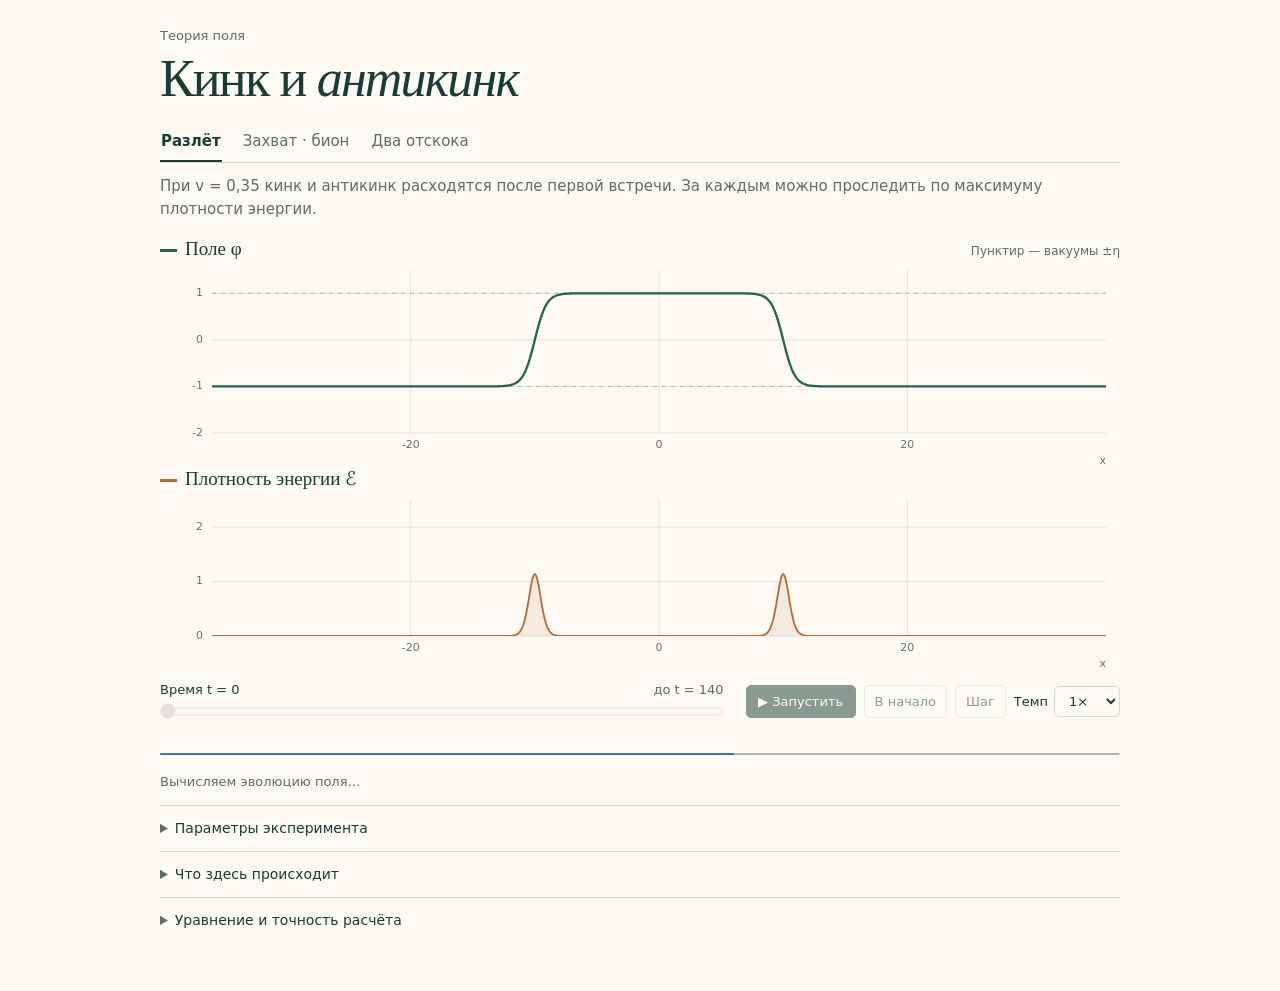
==== kink-antikink/index.html @ 94eca308 "Update course materials (2026-11-18 17:26 MSK)" ====
<!doctype html>
<html lang="ru">
<head>
  <meta charset="utf-8">
  <meta name="viewport" content="width=device-width, initial-scale=1">
  <meta name="theme-color" content="#183d36">
  <meta name="description" content="Численный эксперимент: столкновение кинка и антикинка в классической φ⁴-теории.">
  <title>Кинк и антикинк · Теория поля</title>
  <link rel="stylesheet" href="style.css">
  <script src="solver.js" defer></script>
  <script src="app.js" defer></script>
</head>
<body>
  <a class="skip-link" href="#experiment">К эксперименту</a>
  <div class="wrap">
    <header>
      <p class="course">Теория поля</p>
      <h1>Кинк и <em>антикинк</em></h1>
    </header>
    <main id="experiment">
      <nav class="scenarios" aria-label="Сценарий столкновения">
        <button data-preset="escape" aria-pressed="true">Разлёт</button>
        <button data-preset="capture" aria-pressed="false">Захват · бион</button>
        <button data-preset="resonance" aria-pressed="false">Два отскока</button>
      </nav>
      <section class="visual" aria-label="Эволюция поля">
        
        <p class="scenario-note" id="scenario-note">После столкновения кинк и антикинк расходятся, оставляя волны излучения.</p>
        <figure class="plot"><figcaption><span><i class="swatch field-swatch"></i>Поле <b id="field-label">φ</b></span><span class="plot-hint">Пунктир — вакуумы ±η</span></figcaption><canvas id="field-plot" role="img" aria-label="Профиль поля как функция пространственной координаты">График поля φ(t,x).</canvas></figure>
        <figure class="plot energy-plot"><figcaption><span><i class="swatch energy-swatch"></i>Плотность энергии <b id="density-label">ℰ</b></span></figcaption><canvas id="energy-plot" role="img" aria-label="Плотность энергии как функция пространственной координаты">График плотности энергии.</canvas></figure>

        <div id="bion-energy" hidden>
          <span>В области |x| ≤ 15ℓ<sub>K</sub> осталось <b id="bion-percent">—</b> начальной энергии пары</span>
          <div class="energy-track" aria-hidden="true"><div id="bion-bar"></div></div>
        </div>
        <div class="playback">
          <div class="timeline-label"><label for="timeline">Время <output id="time-label">t = 0,00</output></label><span id="duration-label">до t = 140</span></div>
          <input id="timeline" type="range" min="0" max="140" step="0.05" value="0" aria-label="Время эволюции" disabled>
          <div class="transport"><button class="primary" id="play" disabled>▶ Запустить</button><button id="restart" aria-label="Вернуться к началу" disabled>В начало</button><button id="step" disabled>Шаг</button><label class="speed-choice">Темп <select id="speed"><option value="0.25">¼×</option><option value="0.5">½×</option><option value="1" selected>1×</option><option value="2">2×</option><option value="4">4×</option></select></label></div>
        </div>
        
        <div class="calculation-status"><progress id="progress" max="1" value="0" aria-label="Прогресс расчёта"></progress><p id="status" role="status" aria-live="polite">Подготовка расчёта…</p></div>
      </section>

      <details class="parameters"><summary>Параметры эксперимента</summary>
        <form id="parameters-form" novalidate>
          <fieldset><legend>Теория</legend><label class="unit-choice">Величины <select id="units"><option value="physical">φ, x, t</option><option value="normalized">φ/η, x/ℓK, t/ℓK</option></select></label>
            <div class="parameter"><label for="eta-number">Вакуумы <span>±η</span></label><input id="eta-number" type="number" min="0.25" max="3" step="any" value="1" aria-label="Параметр η"><input id="eta-range" type="range" min="0.25" max="3" step="0.05" value="1" aria-label="Регулятор η" data-key="eta"></div>
            <div class="parameter"><label for="lambda-number">Коэффициент <span>λ</span></label><input id="lambda-number" type="number" min="0.125" max="4" step="any" value="0.5" aria-label="Параметр λ"><input id="lambda-range" type="range" min="0.125" max="4" step="0.025" value="0.5" aria-label="Регулятор λ" data-key="lambda"></div>
            <p class="scale-note">Ширина кинка <span>ℓ<sub>K</sub> = 1/(η√(2λ)) = <b id="width-value">1</b></span></p>
          </fieldset>
          <fieldset><legend>Начальные условия</legend>
            <label class="symmetry"><input id="symmetric" type="checkbox" checked><span>Симметричное столкновение</span></label>
            <p class="parameter-help">Координаты — в единицах ℓ<sub>K</sub>.<br>Скорости — доли скорости света.</p>
            <div class="parameter"><label for="xK-number">Центр кинка <span>x<sub>K</sub>/ℓ<sub>K</sub></span></label><input id="xK-number" type="number" min="-30" max="30" step="any" value="-10" aria-label="Начальная координата кинка"><input id="xK-range" type="range" min="-30" max="30" step="0.5" value="-10" aria-label="Регулятор координаты кинка" data-key="xK"></div>
            <div class="parameter"><label for="xA-number">Центр антикинка <span>x<sub>K̄</sub>/ℓ<sub>K</sub></span></label><input id="xA-number" type="number" min="-30" max="30" step="any" value="10" aria-label="Начальная координата антикинка" disabled><input id="xA-range" type="range" min="-30" max="30" step="0.5" value="10" aria-label="Регулятор координаты антикинка" data-key="xA" disabled></div>
            <div class="parameter"><label for="vK-number">Скорость кинка <span>v<sub>K</sub></span></label><input id="vK-number" type="number" min="-0.8" max="0.8" step="any" value="0.35" aria-label="Начальная скорость кинка"><input id="vK-range" type="range" min="-0.8" max="0.8" step="0.0001" value="0.35" aria-label="Регулятор скорости кинка" data-key="vK"></div>
            <div class="parameter"><label for="vA-number">Скорость антикинка <span>v<sub>K̄</sub></span></label><input id="vA-number" type="number" min="-0.8" max="0.8" step="any" value="-0.35" aria-label="Начальная скорость антикинка" disabled><input id="vA-range" type="range" min="-0.8" max="0.8" step="0.0001" value="-0.35" aria-label="Регулятор скорости антикинка" data-key="vA" disabled></div>
          </fieldset>
          <p id="form-error" role="alert" hidden></p>
          <button class="primary apply" type="submit" id="apply">Применить и рассчитать</button>
          <p id="pending" class="pending">Параметры соответствуют графикам.</p>
        </form>
      </details>
    </main>

    <section class="explanation" aria-label="О модели и расчёте">
      <details><summary>Что здесь происходит</summary><div class="explanation-grid"><div><h3>Поле образует частицы</h3><p>Кинк соединяет вакуумы −η и +η, антикинк — +η и −η. Энергия каждого перехода сосредоточена в небольшой области. У пары суммарный топологический заряд Q = 0, поэтому топология допускает её исчезновение с переходом энергии в излучение.</p></div><div><h3>Захват и резонансные окна</h3><p>При встречных скоростях выше v ≈ 0,26 пара разлетается после первой встречи. Ниже этого порога интервалы захвата чередуются с окнами разлёта после нескольких встреч. При столкновении энергия может переходить из поступательного движения во внутренние колебания. Если ко второму столкновению фаза подходит, часть энергии возвращается и пара расходится. Поэтому меньшая скорость иногда приводит к разлёту, а большая — к захвату.</p></div><div><h3>Два параметра, одна динамика</h3><p>В переменных u = φ/η, ξ = x/ℓ<sub>K</sub> и τ = t/ℓ<sub>K</sub> уравнение имеет вид u<sub>ττ</sub> − u<sub>ξξ</sub> + 2u(u² − 1) = 0. При одинаковых безразмерных начальных условиях η и λ меняют масштабы, сохраняя картину столкновения.</p></div></div></details>
      <details><summary>Уравнение и точность расчёта</summary><div class="diagnostics"><span>Энергия <b id="total-energy">—</b></span><span>|ΔE|/E<sub>нач</sub> <b id="energy-error">—</b></span><span>Заряд <b>Q = 0</b></span></div><p>V(φ) = λ(φ² − η²)², φ<sub>tt</sub> − φ<sub>xx</sub> + 4λφ(φ² − η²) = 0.</p><p><span >ℰ = ½φ<sub>t</sub>² + ½φ<sub>x</sub>² + V(φ)</span></p><div class="method"><p>Начальное поле — сумма лоренцево сокращённых профилей кинка и антикинка с вычитанием η. Начальная производная по времени задаёт выбранные скорости. Эта сумма служит приближением для хорошо разнесённых объектов; далее решается полное нелинейное уравнение.</p><p>Сценарий захвата длится до τ = 300, остальные — до τ = 140. Пространственный шаг Δξ = 0,05, шаг времени Δτ = 0,01; разностная схема четвёртого порядка по пространству и схема Верле по времени. Края расчётной области удалены дальше, чем свет проходит за всё время эксперимента. Поглощение и искусственное трение не добавлены.</p><p>Энергия E вычисляется по всей расчётной области, включая волны вне видимого окна. Показатель |ΔE|/E<sub>нач</sub> отслеживает ошибку сохранения дискретной энергии. Графики сохраняются каждые 0,2 единицы τ; промежуточные изображения интерполируются. В сценарии захвата цветом отмечен интервал |x| ≤ 15ℓ<sub>K</sub>. Доля энергии равна интегралу плотности по этому интервалу, делённому на начальную энергию всего поля.</p><p>Три готовых сценария задают η = 1, λ = 1/2 и центры ±10ℓ<sub>K</sub>. Сценарии и резонансные окна описаны в работе <a href="https://roygoodman.net/publication/gh-siads-05/gh-siads-05.pdf" target="_blank" rel="noopener noreferrer">R. H. Goodman, R. Haberman (2005)</a>.</p></div></details>
    </section>
    
  </div>
</body>
</html>
---- kink-antikink/style.css ----
:root {
  color-scheme: light;
  --paper: #fcfaf3;
  --ink: #183d36;
  --muted: #606d64;
  --line: #d6dbcf;
  --energy: #b96a36;
}
* { box-sizing: border-box; }
body { margin: 0; background: var(--paper); color: var(--ink); font: 15px/1.5 system-ui, "Segoe UI", sans-serif; }
.wrap { width: min(960px, calc(100% - 44px)); margin: 0 auto 3rem; }
header { padding: 26px 0 14px; }
.course { margin: 0 0 4px; color: var(--muted); font-size: 13px; }
h1 { margin: 0; font: 400 clamp(34px, 5vw, 52px)/1.12 Georgia, serif; letter-spacing: -.035em; }
button, select, input { font: inherit; color: inherit; }
button, select, summary, input[type=range], input[type=checkbox] { cursor: pointer; }
button, select, input[type=number] { border: 1px solid var(--line); border-radius: 5px; background: transparent; padding: 6px 10px; }
button:hover:enabled, summary:hover { color: #266d56; }
button:disabled, input:disabled { opacity: .5; cursor: default; }
:focus-visible { outline: 2px solid #9b502e; outline-offset: 3px; }
.skip-link { position: absolute; top: -80px; padding: 8px; background: var(--paper); }
.skip-link:focus { top: 0; }
.scenarios { display: flex; gap: 20px; border-bottom: 1px solid var(--line); }
.scenarios button { padding: 8px 1px; border: 0; border-radius: 0; border-bottom: 2px solid transparent; color: var(--muted); }
.scenarios button[aria-pressed=true] { border-bottom-color: var(--ink); color: var(--ink); font-weight: 600; }
.scenario-note { margin: 12px 0 18px; color: var(--muted); }
.plot { margin: 0; }
.plot figcaption { display: flex; align-items: baseline; justify-content: space-between; gap: 8px; font: 19px Georgia, serif; }
.plot figcaption b { font-weight: normal; }
.plot-hint { color: var(--muted); font: 12px system-ui, sans-serif; }
.swatch { display: inline-block; width: 17px; height: 3px; margin-right: 8px; vertical-align: middle; }
.field-swatch { background: #236454; }
.energy-swatch { background: var(--energy); }
canvas { display: block; width: 100%; height: clamp(150px, 23vh, 235px); }
.energy-plot canvas { height: clamp(135px, 20vh, 200px); }
.playback { display: grid; grid-template-columns: minmax(0,1fr) auto; column-gap: 22px; align-items: center; padding: 10px 0 14px; }
.timeline-label { display: flex; gap: 10px; align-items: baseline; justify-content: space-between; font-size: 13px; }
output, .diagnostics { font-variant-numeric: tabular-nums; }
#duration-label { color: var(--muted); }
#timeline { grid-row: 2; }
input[type=range] { display: block; width: 100%; margin: 0; height: 23px; accent-color: var(--ink); }
.transport { grid-column: 2; grid-row: 1 / 3; display: flex; align-items: center; gap: 8px; font-size: 13px; }
.primary { background: var(--ink); color: var(--paper); border-color: var(--ink); }
.primary:hover:enabled { background: #275748; color: white; }
#play { min-width: 110px; }
.speed-choice, .unit-choice { display: flex; align-items: center; gap: 6px; font-size: 13px; }
.calculation-status p { color: var(--muted); font-size: 13px; }
.calculation-status p:empty { display: none; }
progress { width: 100%; height: 4px; }
details { border-top: 1px solid var(--line); }
summary { padding: 12px 0; font-size: 14px; }
summary::marker { color: var(--muted); }
#parameters-form { display: grid; grid-template-columns: repeat(2,minmax(0,1fr)); gap: 12px 40px; padding: 14px 0 20px; }
fieldset { min-width: 0; margin: 0; padding: 0; border: 0; }
legend { margin: 0 0 12px; font: 19px Georgia, serif; }
.unit-choice { margin-bottom: 16px; }
.parameter { display: grid; grid-template-columns: 1fr 84px; gap: 4px 10px; align-items: center; margin: 10px 0; }
.parameter input[type=range] { grid-column: 1 / -1; }
.parameter input[type=number] { width: 100%; text-align: right; }
.symmetry { display: flex; align-items: center; gap: 8px; }
input[type=checkbox] { accent-color: var(--ink); }
.parameter-help, .scale-note, .pending { margin: 8px 0; font-size: 13px; color: var(--muted); }
.apply { justify-self: start; }
.pending:not(.changed) { display: none; }
#form-error { grid-column: 1 / -1; margin: 0; color: #a32b28; }
.explanation p { max-width: 76ch; }
.explanation h3 { font: 20px Georgia, serif; margin-bottom: 0; }
.diagnostics { display: flex; flex-wrap: wrap; gap: 8px 20px; }
a { color: var(--ink); text-underline-offset: 3px; }
@media (max-width: 700px) {
  .wrap { width: calc(100% - 28px); }
  header { padding-top: 16px; }
  .playback { display: block; }
  .transport { flex-wrap: wrap; margin-top: 6px; }
  #parameters-form { grid-template-columns: minmax(0,1fr); }
}
@media (pointer: coarse) {
  button, select, summary { min-height: 44px; }
  input[type=range] { height: 32px; }
}

#bion-energy {
  margin: 0 0 10px;
  color: var(--muted);
  font-size: 13px;
}
#bion-percent { color: var(--ink); font-variant-numeric: tabular-nums; }
.energy-track { height: 4px; margin-top: 6px; background: var(--line); }
#bion-bar { height: 100%; background: var(--energy); }
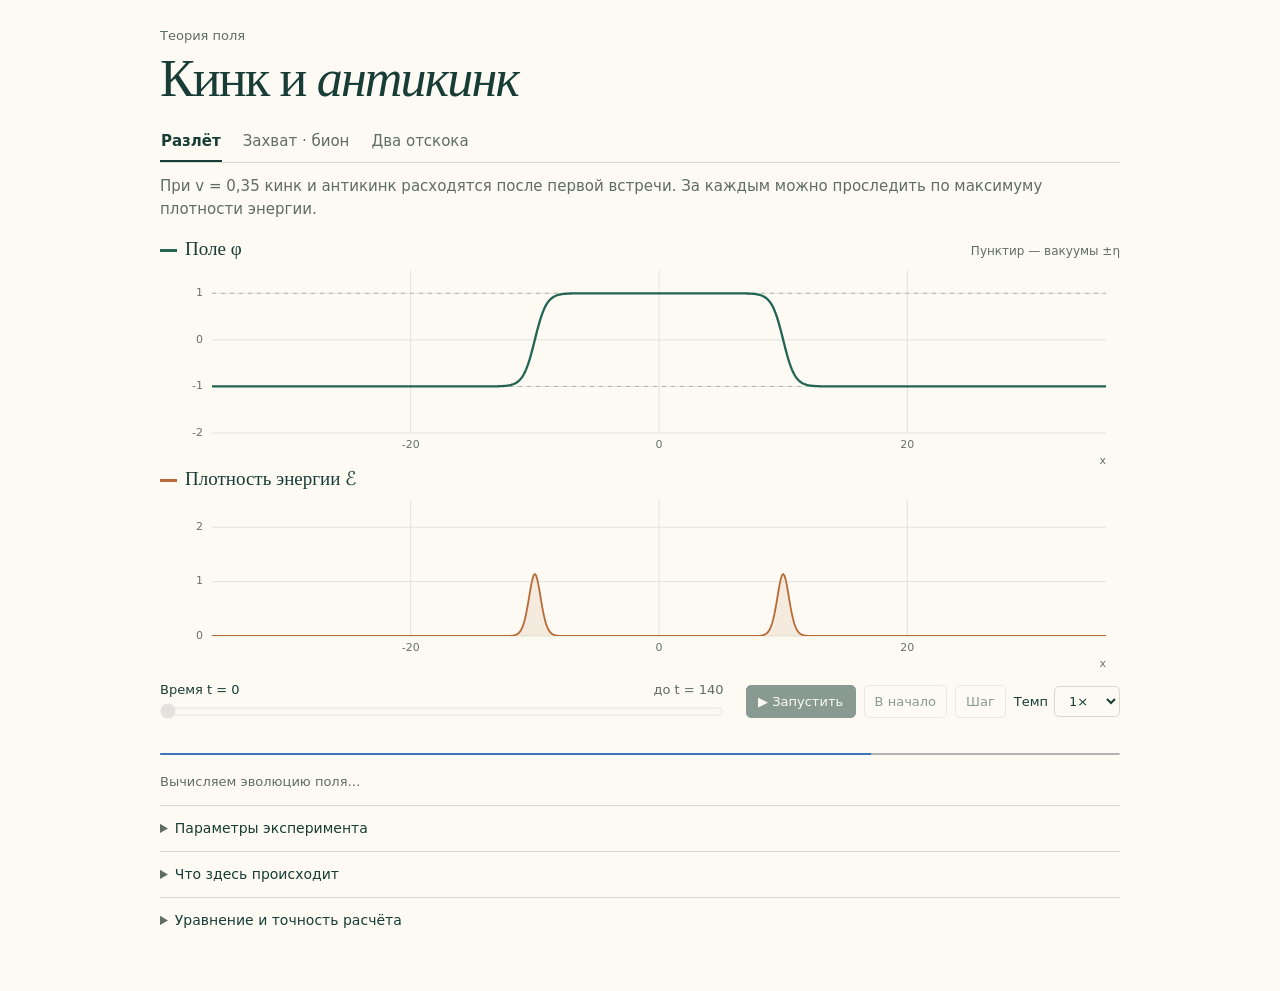
==== commit 38076645: "Update course materials (2026-11-19 09:46 MSK)" ====
--- a/kink-antikink/index.html
+++ b/kink-antikink/index.html
@@ -24,7 +24,7 @@
         <button data-preset="resonance" aria-pressed="false">Два отскока</button>
       </nav>
       <section class="visual" aria-label="Эволюция поля">
-        
+
         <p class="scenario-note" id="scenario-note">После столкновения кинк и антикинк расходятся, оставляя волны излучения.</p>
         <figure class="plot"><figcaption><span><i class="swatch field-swatch"></i>Поле <b id="field-label">φ</b></span><span class="plot-hint">Пунктир — вакуумы ±η</span></figcaption><canvas id="field-plot" role="img" aria-label="Профиль поля как функция пространственной координаты">График поля φ(t,x).</canvas></figure>
         <figure class="plot energy-plot"><figcaption><span><i class="swatch energy-swatch"></i>Плотность энергии <b id="density-label">ℰ</b></span></figcaption><canvas id="energy-plot" role="img" aria-label="Плотность энергии как функция пространственной координаты">График плотности энергии.</canvas></figure>
@@ -38,7 +38,7 @@
           <input id="timeline" type="range" min="0" max="140" step="0.05" value="0" aria-label="Время эволюции" disabled>
           <div class="transport"><button class="primary" id="play" disabled>▶ Запустить</button><button id="restart" aria-label="Вернуться к началу" disabled>В начало</button><button id="step" disabled>Шаг</button><label class="speed-choice">Темп <select id="speed"><option value="0.25">¼×</option><option value="0.5">½×</option><option value="1" selected>1×</option><option value="2">2×</option><option value="4">4×</option></select></label></div>
         </div>
-        
+
         <div class="calculation-status"><progress id="progress" max="1" value="0" aria-label="Прогресс расчёта"></progress><p id="status" role="status" aria-live="polite">Подготовка расчёта…</p></div>
       </section>
 
@@ -68,7 +68,7 @@
       <details><summary>Что здесь происходит</summary><div class="explanation-grid"><div><h3>Поле образует частицы</h3><p>Кинк соединяет вакуумы −η и +η, антикинк — +η и −η. Энергия каждого перехода сосредоточена в небольшой области. У пары суммарный топологический заряд Q = 0, поэтому топология допускает её исчезновение с переходом энергии в излучение.</p></div><div><h3>Захват и резонансные окна</h3><p>При встречных скоростях выше v ≈ 0,26 пара разлетается после первой встречи. Ниже этого порога интервалы захвата чередуются с окнами разлёта после нескольких встреч. При столкновении энергия может переходить из поступательного движения во внутренние колебания. Если ко второму столкновению фаза подходит, часть энергии возвращается и пара расходится. Поэтому меньшая скорость иногда приводит к разлёту, а большая — к захвату.</p></div><div><h3>Два параметра, одна динамика</h3><p>В переменных u = φ/η, ξ = x/ℓ<sub>K</sub> и τ = t/ℓ<sub>K</sub> уравнение имеет вид u<sub>ττ</sub> − u<sub>ξξ</sub> + 2u(u² − 1) = 0. При одинаковых безразмерных начальных условиях η и λ меняют масштабы, сохраняя картину столкновения.</p></div></div></details>
       <details><summary>Уравнение и точность расчёта</summary><div class="diagnostics"><span>Энергия <b id="total-energy">—</b></span><span>|ΔE|/E<sub>нач</sub> <b id="energy-error">—</b></span><span>Заряд <b>Q = 0</b></span></div><p>V(φ) = λ(φ² − η²)², φ<sub>tt</sub> − φ<sub>xx</sub> + 4λφ(φ² − η²) = 0.</p><p><span >ℰ = ½φ<sub>t</sub>² + ½φ<sub>x</sub>² + V(φ)</span></p><div class="method"><p>Начальное поле — сумма лоренцево сокращённых профилей кинка и антикинка с вычитанием η. Начальная производная по времени задаёт выбранные скорости. Эта сумма служит приближением для хорошо разнесённых объектов; далее решается полное нелинейное уравнение.</p><p>Сценарий захвата длится до τ = 300, остальные — до τ = 140. Пространственный шаг Δξ = 0,05, шаг времени Δτ = 0,01; разностная схема четвёртого порядка по пространству и схема Верле по времени. Края расчётной области удалены дальше, чем свет проходит за всё время эксперимента. Поглощение и искусственное трение не добавлены.</p><p>Энергия E вычисляется по всей расчётной области, включая волны вне видимого окна. Показатель |ΔE|/E<sub>нач</sub> отслеживает ошибку сохранения дискретной энергии. Графики сохраняются каждые 0,2 единицы τ; промежуточные изображения интерполируются. В сценарии захвата цветом отмечен интервал |x| ≤ 15ℓ<sub>K</sub>. Доля энергии равна интегралу плотности по этому интервалу, делённому на начальную энергию всего поля.</p><p>Три готовых сценария задают η = 1, λ = 1/2 и центры ±10ℓ<sub>K</sub>. Сценарии и резонансные окна описаны в работе <a href="https://roygoodman.net/publication/gh-siads-05/gh-siads-05.pdf" target="_blank" rel="noopener noreferrer">R. H. Goodman, R. Haberman (2005)</a>.</p></div></details>
     </section>
-    
+
   </div>
 </body>
 </html>
